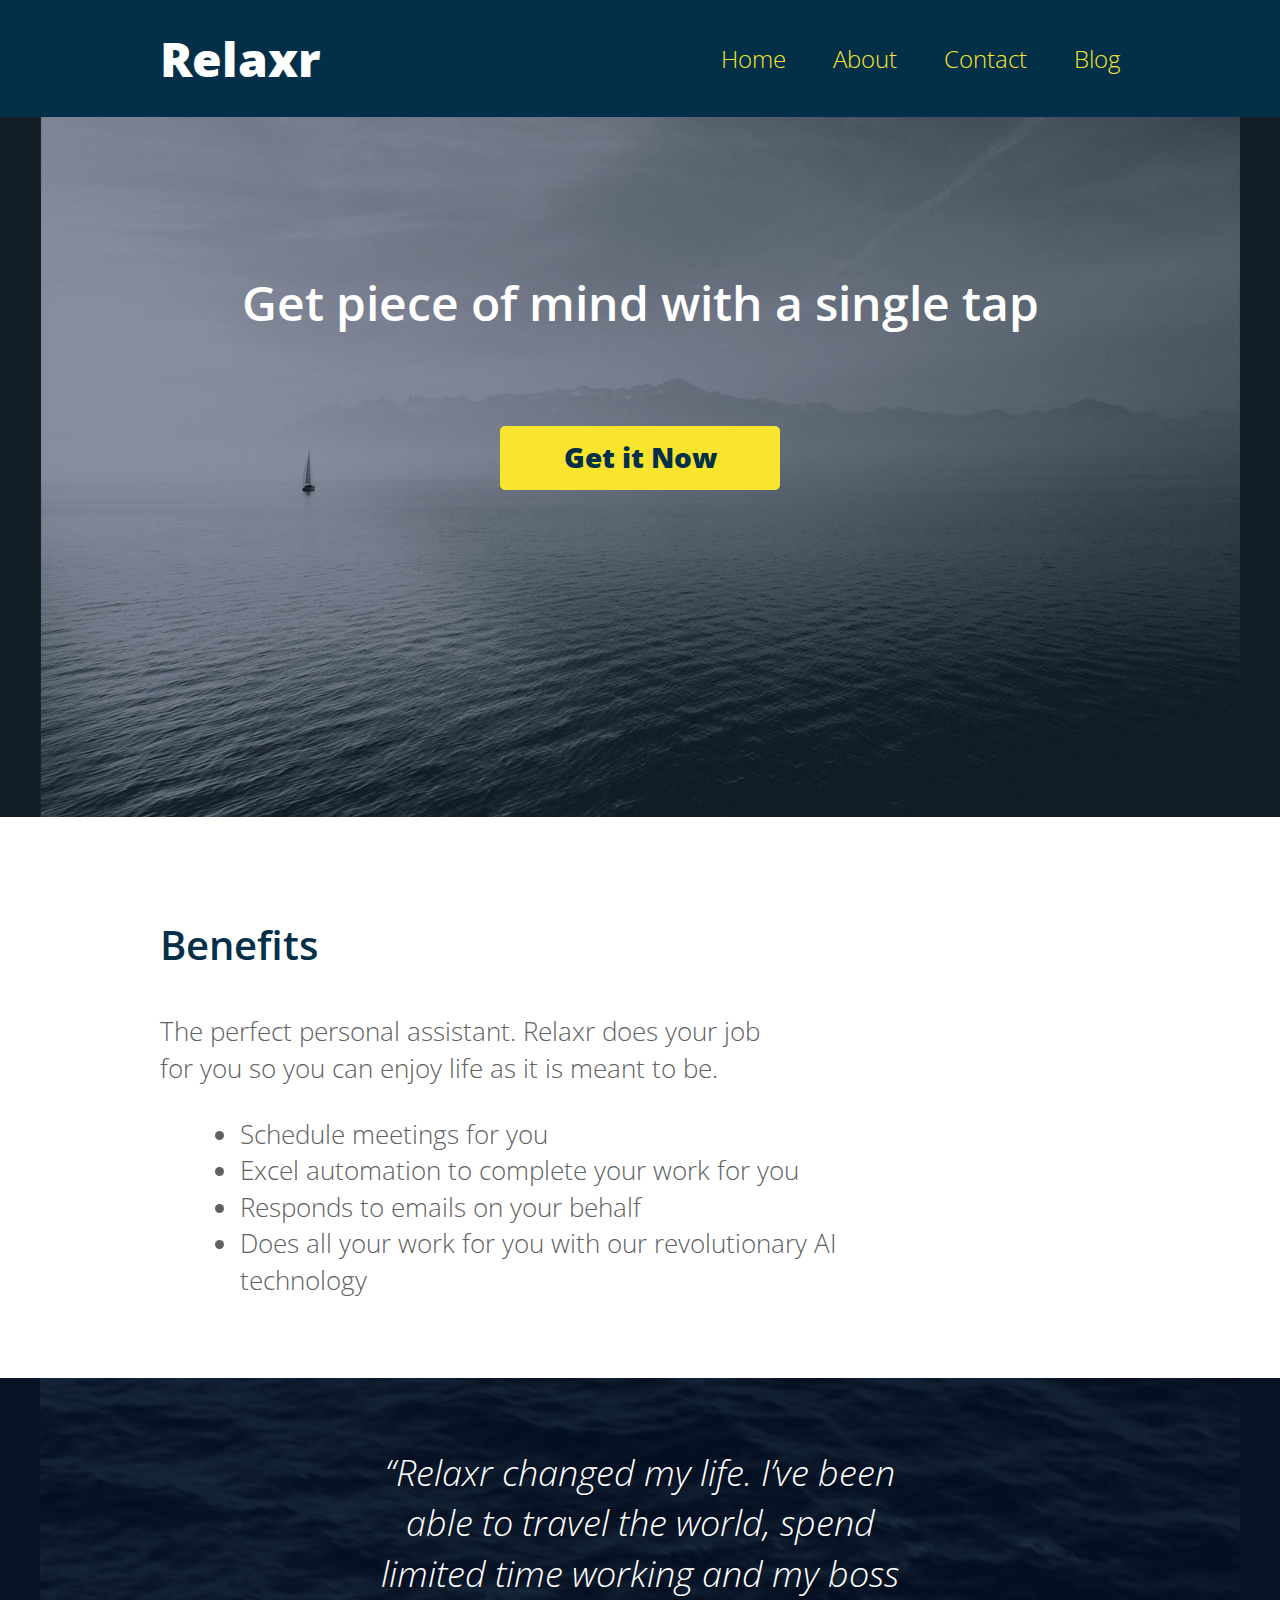
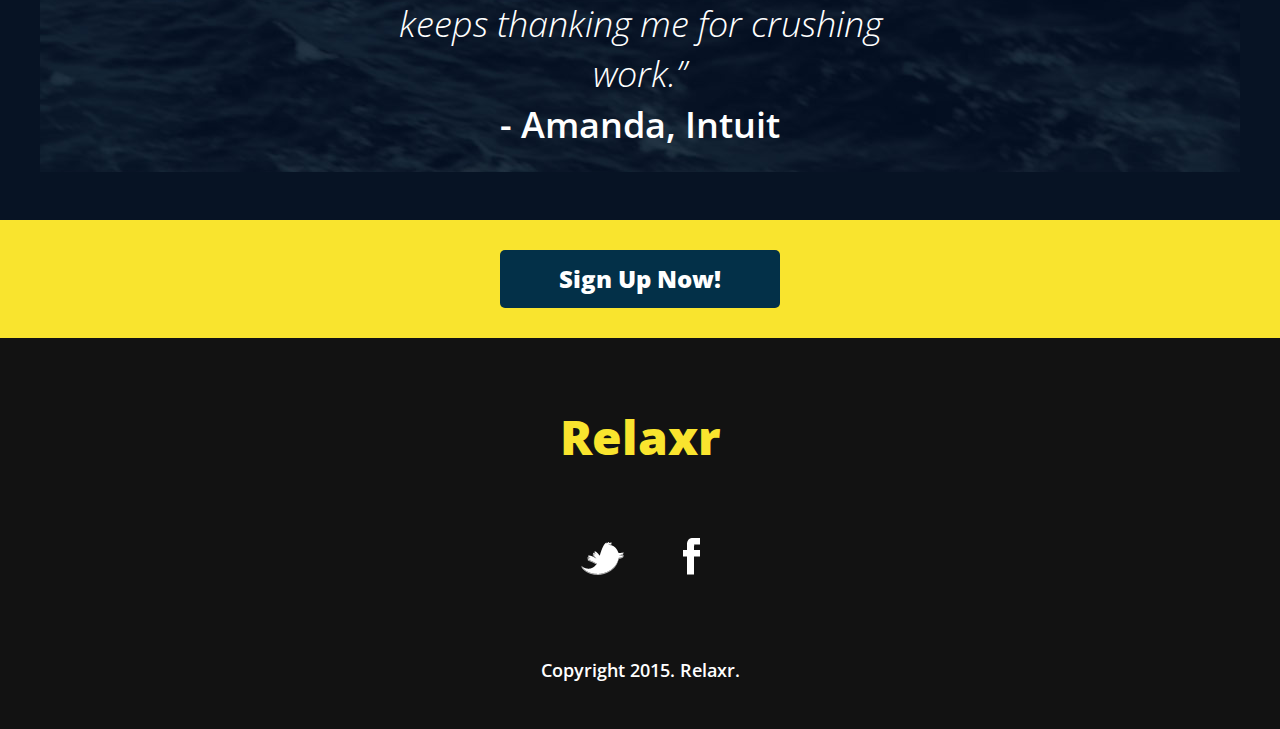
==== starter_code/index.html @ 0cff0953 "first commit" ====
<!DOCTYPE html>
<html lang="en">
	<head>
    	<meta charset="utf-8">
    	<meta name="description" content="The perfect personal assistant. Relaxr does your job for you so you can enjoy life as it is meant to be.">

		<title>Relaxr Landing Page</title>
		<link href='http://fonts.googleapis.com/css?family=Open+Sans:300italic,300,600,800' rel='stylesheet' type='text/css'>

		<!-- external CSS link -->
		<link rel="stylesheet" href="css/reset.css">
		<link rel="stylesheet" href="css/style.css">

	</head>
	<body>
		<header>
			<div class="container">
				<h1 class="logo">Relaxr</h1>
				<nav>
					<ul>
						<li><a href="index.html">Home</a></li>
						<li><a href="#">About</a></li>
						<li><a href="#">Contact</a></li>
						<li><a href="blog.html">Blog</a></li>
					</ul>
				</nav>
			</div>
		</header>
		<section id="hero">
			<div class="container">
				<h2>Get piece of mind with a single tap</h2>
				<a class="button yellow" href="#">Get it Now</a>
			</div>
		</section>
		<section id="benefits">
			<div class="container">
				<h3>Benefits</h3>
				<p>The perfect personal assistant. Relaxr does your job for you so you can enjoy life as it is meant to be.</p>
				<ul>
					<li>Schedule meetings for you</li>
					<li>Excel automation to complete your work for you</li>
					<li>Responds to emails on your behalf</li>
					<li>Does all your work for you with our revolutionary AI technology</li>
				</ul>
			</div>
		</section>
		<section id="testimonial">
			<div class="container">
				<blockquote>&ldquo;Relaxr changed my life. I&rsquo;ve been able to travel the world, spend limited time working and my boss keeps thanking me for crushing work.&rdquo;
				<span>- Amanda, Intuit</span></blockquote>
			</div>
		</section>
		<aside id="bottom-cta">
			<a class="button blue" href="#">Sign Up Now!</a>
		</aside>
		<footer>
			<h4 class="logo">Relaxr</h4>

			<ul>
				<li><a href="#"><img src="images/twitter.png" alt="Twitter logo"></a></li>
				<li><a href="#"><img src="images/facebook.png" alt="Facebook logo"></a></li>
			</ul>

			<p class="copyright">Copyright 2015. Relaxr.</p>
		</footer>
	</body>
</html>
---- starter_code/css/style.css ----
/*
Project Name: Blank Template
Client: Your Client
Author: Your Name
Developer @GA in NYC
*/


/******************************************
/* SETUP
/*******************************************/

/* Box Model Hack */
* {
  -moz-box-sizing: border-box; /* Firexfox */
  -webkit-box-sizing: border-box; /* Safari/Chrome/iOS/Android */
  box-sizing: border-box; /* IE */
}

/* Clear fix hack */
.clearfix:after {
  content: ".";
  display: block;
  clear: both;
  visibility: hidden;
  line-height: 0;
  height: 0;
}

.clear {
  clear: both;
}

.alignright {
  float: right;
  padding: 0 0 10px 10px; /* note the padding around a right floated image */
}

.alignleft {
  float: left;
  padding: 0 10px 10px 0; /* note the padding around a left floated image */
}

/******************************************
/* BASE STYLES
/*******************************************/

body {
  color: #f0efef;
  font-size: 26px;
  line-height: 1.4;
  color: #606161;
  font-family: 'Open Sans', Helvetica, Arial, sans-serif;
  font-weight: 300;
}
a {
  text-decoration: none;
}


/******************************************
/* LAYOUT
/*******************************************/

/* Center the container */
.container {
  width: 960px;
  margin: 0 auto;
}
.logo {
  font-size: 48px;
  font-weight: 800;
}

header {
  background: #033048;
  padding: 25px 0;
  overflow: hidden;
}
header .logo {
  color: #fff;
  float: left;
}

header nav {
  float: right;
  margin-top: 15px;
}
header nav ul li {
  display: inline-block;
  margin: 0 0 0 40px;
  font-size: 24px;
}
header nav ul li a {
  color: #f9e42e;
}

#hero {
  height: 700px;
  background: url(../images/header_bg.jpg) no-repeat top center #131e27;
  padding-top: 32px;
}

#hero .logo {
  color: #fff;
}
#hero h2 {
  font-size: 48px;
  text-align: center;
  color: #fff;
  margin: 120px 0 90px;
  font-weight: 600;
}
.button {
  border-radius: 5px;
  font-weight: 800;
  padding: 12px 0;
  width: 280px;
  font-size: 28px;
  text-align: center;
  display: block;
  margin: 0 auto;
}
.yellow {
  background: #f9e42e;
  color: #033048;
}
.blue {
  background: #033048;
  color: #fff;
  font-size: 24px;
}
#benefits {
  padding: 100px 0 80px;
}
h3 {
  color: #033048;
  font-size: 40px;
  font-weight: 600;
  margin-bottom: 40px;
}
#benefits p, #benefits ul {
  width: 600px;
}
#benefits ul {
  list-style: disc;
  margin: 30px 0 0 80px;
}
#testimonial {
  background: url(../images/testimonial_bg.jpg) no-repeat top center #071324;
  padding: 70px 0 70px;
  color: #fff;
}
blockquote {
  font-size: 36px;
  font-weight: 300;
  font-style: italic;
  text-align: center;
  width: 580px;
  margin: 0 auto;
}
blockquote span {
  font-weight: 600;
  display: block;
  font-style: normal;
}
#main {
  margin-top: 80px;
}
#posts {
  width: 700px;
  display: inline-block;
  margin-right: 20px;
  vertical-align: top;
}
#sidebar {
  width: 240px;
  display: inline-block;
  vertical-align: top;
}
.post {
  border-bottom: 1px solid #043049;
  padding-bottom: 40px;
  margin-bottom: 40px;
}
.post h2 {
  font-weight: 600;
  font-size: 40px;
  line-height: 1.3;
  margin-bottom: 30px;
}
.post h2 a {
  color: #043049;
}

.post img {
  margin-bottom: 30px;
}
.post p {
  font-size: 24px;
  line-height: 1.333;
  color: #606161;
}
.post p:first-of-type:first-letter {
  float: left;
  font-size: 80px;
  line-height: 65px;
  padding-top: 4px;
  padding-right: 8px;
  padding-left: 3px;
  font-weight: 600;
}
.readmore {
  text-align: right;
  margin-top: 30px;
}
.readmore a {
  color: #043049;
  font-weight: 600;
}

/*.button {
  border-radius: 5px;
  font-weight: 800;
  padding: 12px 0;
  width: 280px;
  font-size: 28px;
  text-align: center;
  display: block;
  margin: 0 auto;
}
.yellow {
  background: #f9e42e;
  color: #033048;
}
.blue {
  background: #033048;
  color: #fff;
  font-size: 24px;
}*/

#sidebar h3 {
  font-size: 32px;
  font-weight: 800;
  margin-bottom: 15px;
  color: #043049;
}
#sidebar ul {
  margin-bottom: 40px;
}
#sidebar ul li a {
  color: #043049;
  font-size: 24px;
}
#sidebar p {
  font-size: 22px;
  line-height: 1.1;
  margin-bottom: 40px;
}
#sidebar p a {
  color: #043049;
  font-weight: 600;
}

#bottom-cta {
  background: #f9e42e;
  padding: 30px;
  text-align: center;
}

footer {
  background: #121212;
  padding: 65px 0 45px;
  text-align: center;
}
footer .logo {
  color: #f9e42e;
  margin-bottom: 68px;
}
footer ul li {
  display: inline-block;
  list-style: none;
  margin: 0 26px 75px;
}
footer p {
  font-size: 18px;
  color: #fff;
  font-weight: 600;
}
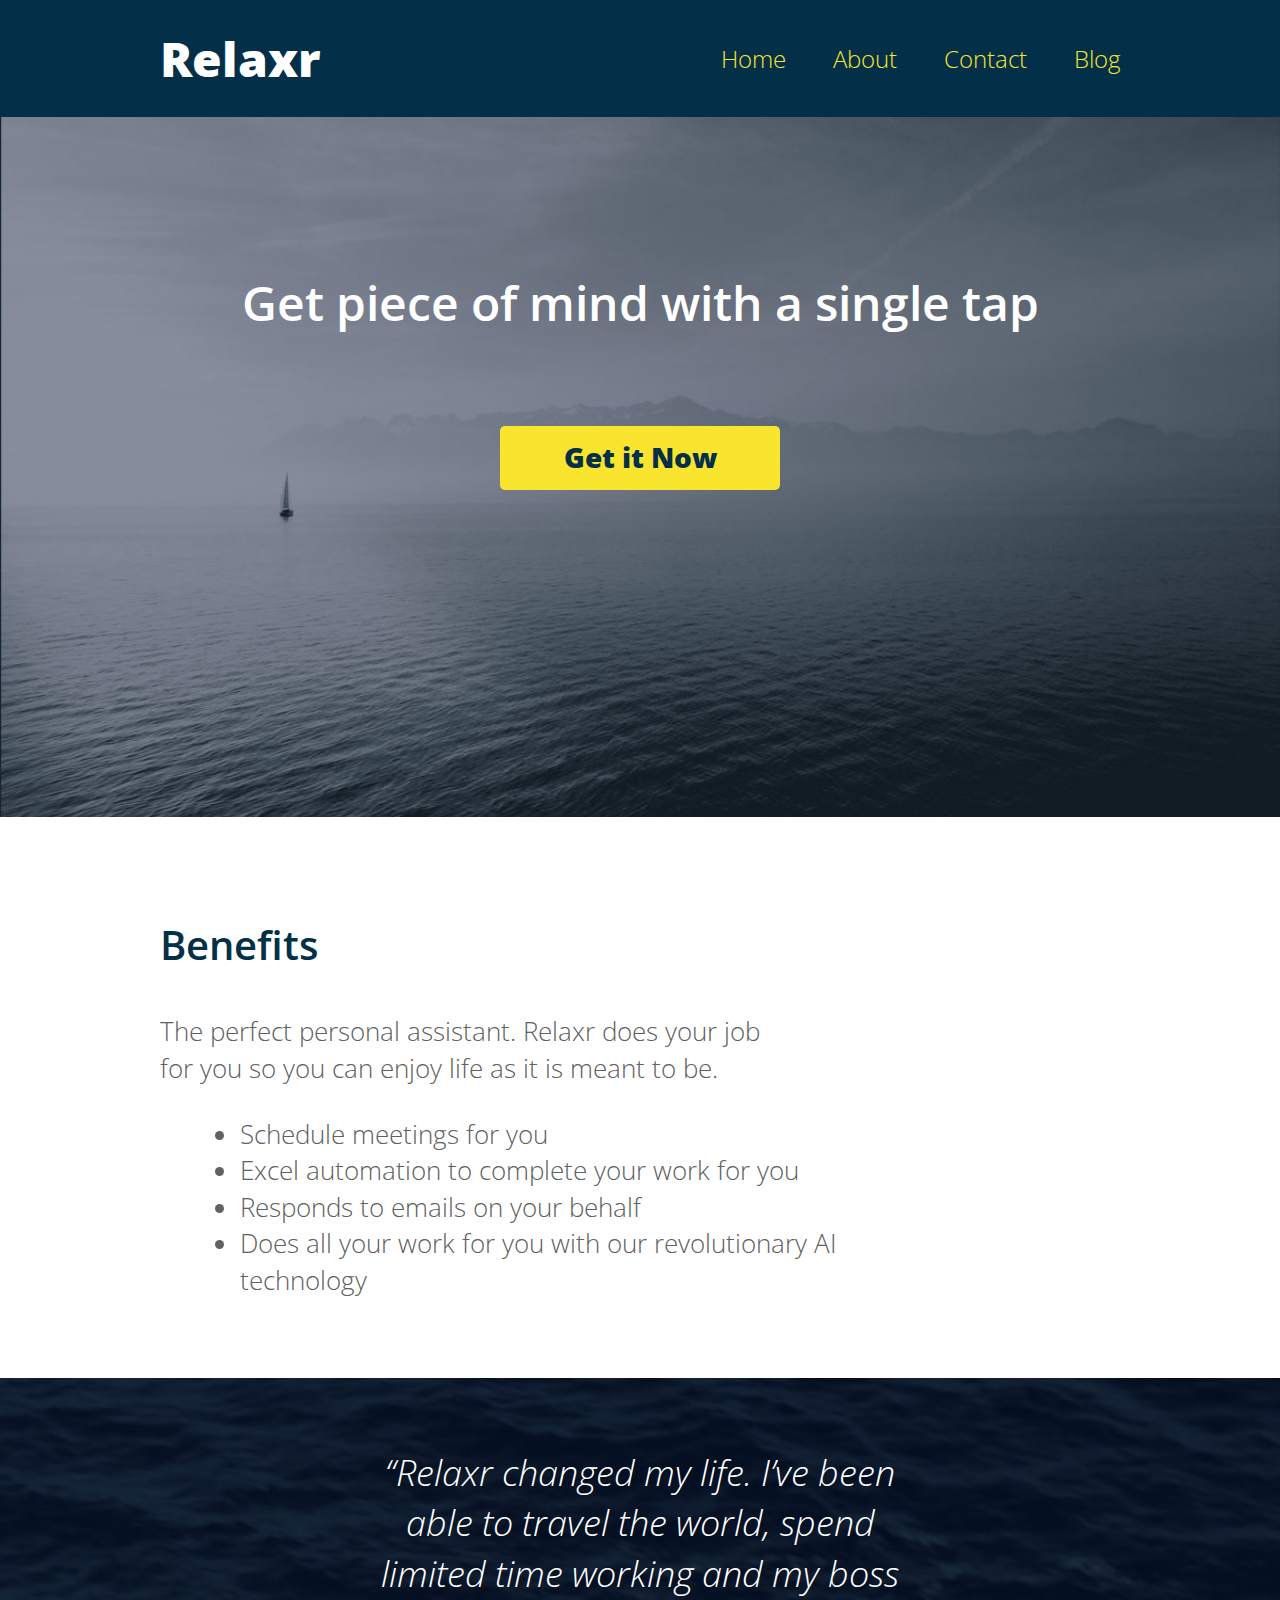
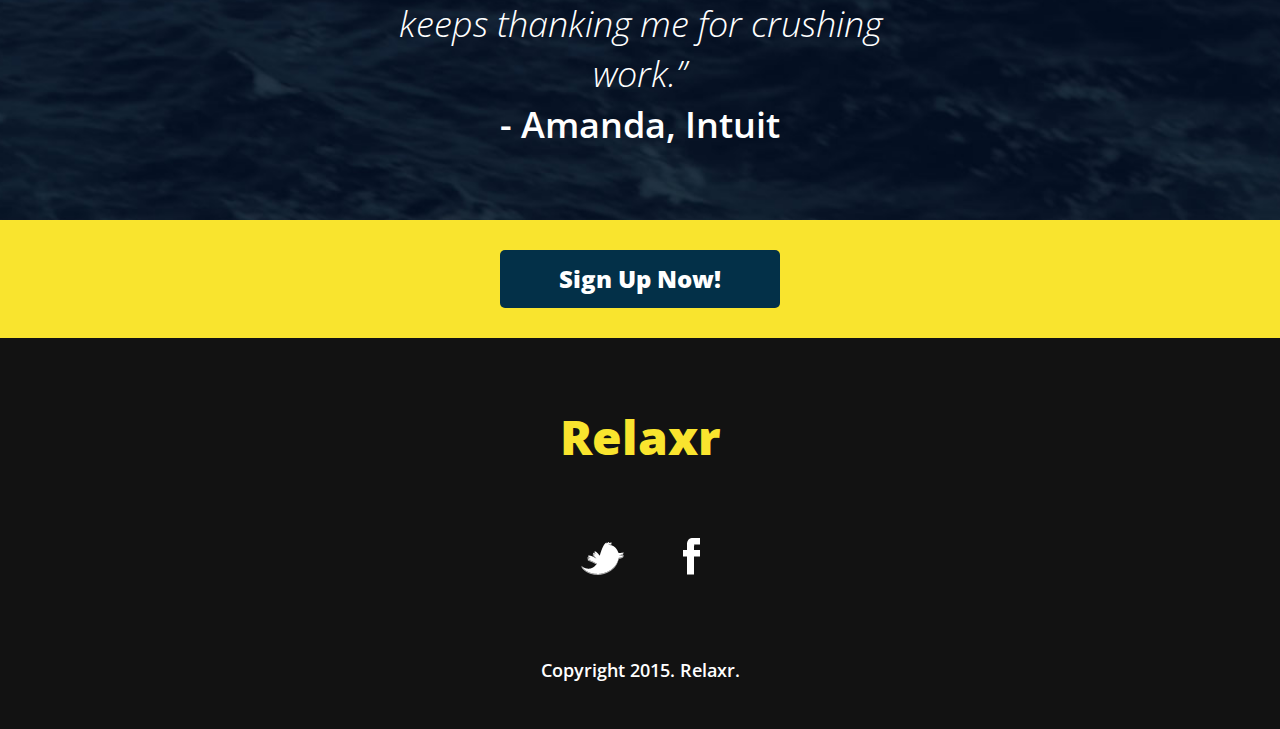
==== commit b58ea362: "commit 2" ====
--- a/starter_code/index.html
+++ b/starter_code/index.html
@@ -5,7 +5,7 @@
     	<meta name="description" content="The perfect personal assistant. Relaxr does your job for you so you can enjoy life as it is meant to be.">
 
 		<title>Relaxr Landing Page</title>
-		<link href='http://fonts.googleapis.com/css?family=Open+Sans:300italic,300,600,800' rel='stylesheet' type='text/css'>
+		<link href='https://fonts.googleapis.com/css?family=Open+Sans:300italic,300,600,800' rel='stylesheet' type='text/css'>
 
 		<!-- external CSS link -->
 		<link rel="stylesheet" href="css/reset.css">
--- a/starter_code/css/style.css
+++ b/starter_code/css/style.css
@@ -10,14 +10,21 @@
 /* SETUP
 /*******************************************/
 
+
 /* Box Model Hack */
+
 * {
-  -moz-box-sizing: border-box; /* Firexfox */
-  -webkit-box-sizing: border-box; /* Safari/Chrome/iOS/Android */
-  box-sizing: border-box; /* IE */
-}
+  -moz-box-sizing: border-box;
+  /* Firexfox */
+  -webkit-box-sizing: border-box;
+  /* Safari/Chrome/iOS/Android */
+  box-sizing: border-box;
+  /* IE */
+}
+
 
 /* Clear fix hack */
+
 .clearfix:after {
   content: ".";
   display: block;
@@ -33,13 +40,16 @@
 
 .alignright {
   float: right;
-  padding: 0 0 10px 10px; /* note the padding around a right floated image */
+  padding: 0 0 10px 10px;
+  /* note the padding around a right floated image */
 }
 
 .alignleft {
   float: left;
-  padding: 0 10px 10px 0; /* note the padding around a left floated image */
-}
+  padding: 0 10px 10px 0;
+  /* note the padding around a left floated image */
+}
+
 
 /******************************************
 /* BASE STYLES
@@ -53,6 +63,7 @@
   font-family: 'Open Sans', Helvetica, Arial, sans-serif;
   font-weight: 300;
 }
+
 a {
   text-decoration: none;
 }
@@ -62,11 +73,14 @@
 /* LAYOUT
 /*******************************************/
 
+
 /* Center the container */
+
 .container {
-  width: 960px;
+  max-width: 960px;
   margin: 0 auto;
 }
+
 .logo {
   font-size: 48px;
   font-weight: 800;
@@ -77,6 +91,7 @@
   padding: 25px 0;
   overflow: hidden;
 }
+
 header .logo {
   color: #fff;
   float: left;
@@ -86,11 +101,13 @@
   float: right;
   margin-top: 15px;
 }
+
 header nav ul li {
   display: inline-block;
   margin: 0 0 0 40px;
   font-size: 24px;
 }
+
 header nav ul li a {
   color: #f9e42e;
 }
@@ -98,12 +115,14 @@
 #hero {
   height: 700px;
   background: url(../images/header_bg.jpg) no-repeat top center #131e27;
+  background-size: cover;
   padding-top: 32px;
 }
 
 #hero .logo {
   color: #fff;
 }
+
 #hero h2 {
   font-size: 48px;
   text-align: center;
@@ -111,6 +130,7 @@
   margin: 120px 0 90px;
   font-weight: 600;
 }
+
 .button {
   border-radius: 5px;
   font-weight: 800;
@@ -121,74 +141,91 @@
   display: block;
   margin: 0 auto;
 }
+
 .yellow {
   background: #f9e42e;
   color: #033048;
 }
+
 .blue {
   background: #033048;
   color: #fff;
   font-size: 24px;
 }
+
 #benefits {
   padding: 100px 0 80px;
 }
+
 h3 {
   color: #033048;
   font-size: 40px;
   font-weight: 600;
   margin-bottom: 40px;
 }
-#benefits p, #benefits ul {
-  width: 600px;
-}
+
+#benefits p,
+#benefits ul {
+  max-width: 600px;
+}
+
 #benefits ul {
   list-style: disc;
   margin: 30px 0 0 80px;
 }
+
 #testimonial {
   background: url(../images/testimonial_bg.jpg) no-repeat top center #071324;
+  background-size: cover;
   padding: 70px 0 70px;
   color: #fff;
 }
+
 blockquote {
   font-size: 36px;
   font-weight: 300;
   font-style: italic;
   text-align: center;
-  width: 580px;
+  max-width: 580px;
   margin: 0 auto;
 }
+
 blockquote span {
   font-weight: 600;
   display: block;
   font-style: normal;
 }
+
 #main {
   margin-top: 80px;
 }
+
 #posts {
-  width: 700px;
+  max-width: 700px;
   display: inline-block;
   margin-right: 20px;
   vertical-align: top;
 }
+
 #sidebar {
   width: 240px;
   display: inline-block;
   vertical-align: top;
 }
+
 .post {
   border-bottom: 1px solid #043049;
   padding-bottom: 40px;
   margin-bottom: 40px;
 }
+
 .post h2 {
   font-weight: 600;
   font-size: 40px;
   line-height: 1.3;
   margin-bottom: 30px;
 }
+
 .post h2 a {
   color: #043049;
 }
@@ -196,11 +233,13 @@
 .post img {
   margin-bottom: 30px;
 }
+
 .post p {
   font-size: 24px;
   line-height: 1.333;
   color: #606161;
 }
+
 .post p:first-of-type:first-letter {
   float: left;
   font-size: 80px;
@@ -210,14 +249,17 @@
   padding-left: 3px;
   font-weight: 600;
 }
+
 .readmore {
   text-align: right;
   margin-top: 30px;
 }
+
 .readmore a {
   color: #043049;
   font-weight: 600;
 }
+
 
 /*.button {
   border-radius: 5px;
@@ -245,18 +287,22 @@
   margin-bottom: 15px;
   color: #043049;
 }
+
 #sidebar ul {
   margin-bottom: 40px;
 }
+
 #sidebar ul li a {
   color: #043049;
   font-size: 24px;
 }
+
 #sidebar p {
   font-size: 22px;
   line-height: 1.1;
   margin-bottom: 40px;
 }
+
 #sidebar p a {
   color: #043049;
   font-weight: 600;
@@ -273,15 +319,18 @@
   padding: 65px 0 45px;
   text-align: center;
 }
+
 footer .logo {
   color: #f9e42e;
   margin-bottom: 68px;
 }
+
 footer ul li {
   display: inline-block;
   list-style: none;
   margin: 0 26px 75px;
 }
+
 footer p {
   font-size: 18px;
   color: #fff;
@@ -289,4 +338,164 @@
 }
 
 
-
+/******************************************
+/* MEDIA QUERIES
+/*******************************************/
+
+@media screen and (max-width: 768px) {
+  header .logo {
+    font-size: 36px;
+  }
+  header nav ul li {
+    font-size: 24px;
+  }
+  header nav {
+    margin-top: 5px;
+  }
+  .container {
+    padding: 0 10px;
+  }
+  #hero {
+    height: 200px;
+    padding-top: 5px;
+  }
+  #hero h2 {
+    font-size: 18px;
+    margin: 20px 10px 40px 10px;
+  }
+  .button {
+    padding: 6px 0;
+    width: 80%;
+    font-size: 14px;
+  }
+  .blue {
+    font-size: 18px;
+  }
+  #benefits {
+    padding: 20px 0 10px;
+  }
+  h3 {
+    font-size: 18px;
+    margin-bottom: 10px;
+  }
+  #benefits ul {
+    list-style: disc;
+    margin: 10px 0 0 30px;
+  }
+  #testimonial {
+    padding: 15px 0 15px;
+  }
+  blockquote {
+    font-size: 22px;
+  }
+  #bottom-cta {
+    padding: 10px;
+  }
+  footer {
+    padding: 15px 0 15px 0;
+  }
+  footer .logo {
+    font-size: 26px;
+    margin: 10px auto;
+  }
+  footer ul li {
+    margin: 0;
+  }
+  footer p {
+    font-size: 10px;
+    margin: 10px 0;
+  }
+  footer img {
+    width: 50%;
+  }
+  #main {
+    margin-top: 20px;
+  }
+  #posts {
+    display: block;
+    margin-right: 10px;
+  }
+  #sidebar {
+    width: 100%;
+    display: block;
+  }
+  .post {
+    padding-bottom: 10px;
+    margin-bottom: 10px;
+  }
+  .post h2 {
+    font-size: 26px;
+    line-height: 1.1;
+    margin-bottom: 10px;
+  }
+  .post img {
+    margin-bottom: 10px;
+  }
+  .post p {
+    font-size: 18px;
+    line-height: 1.1;
+  }
+  .post p:first-of-type:first-letter {
+    float: left;
+    font-size: 30px;
+    line-height: 30px;
+  }
+  .readmore {
+    margin-top: 10px;
+  }
+  article img {
+    width: 100%;
+  }
+  #hide-the-ad {
+    display: none;
+  }
+  #sidebar {
+    width: 100%;
+  }
+  aside {
+    width: 100%;
+  }
+  #sidebar h3 {
+    font-size: 20px;
+    margin-bottom: 5px;
+  }
+  #sidebar ul {
+    margin-bottom: 10px;
+  }
+  #sidebar ul li a {
+    font-size: 16px;
+  }
+  #sidebar p {
+    font-size: 14px;
+    line-height: 1;
+    margin-bottom: 10px;
+    width: 100%;
+  }
+}
+
+@media screen and (max-width: 480px) {
+  body {
+    font-size: 16px;
+  }
+  header .logo {
+    width: 100%;
+    text-align: center;
+    float: none;
+    display: block;
+    font-size: 30px;
+  }
+  header {
+    padding: 5px 0;
+  }
+  header nav {
+    float: none;
+    width: 100%;
+    margin-top: 5px;
+  }
+  header nav ul li {
+    display: block;
+    margin: 0 auto;
+    font-size: 18px;
+    text-align: center;
+  }
+}